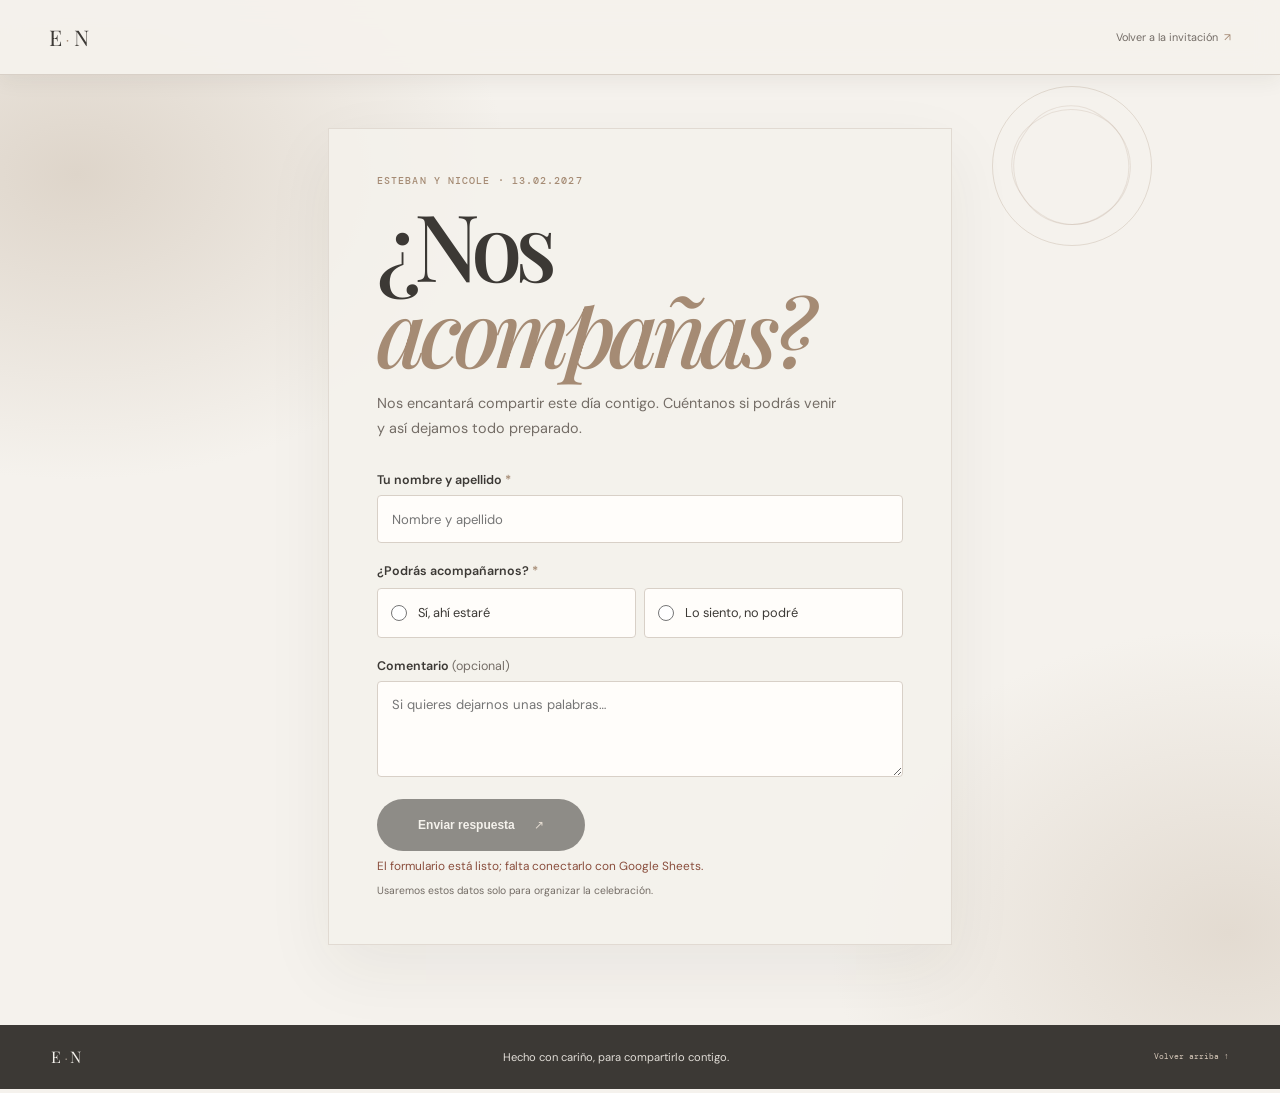
==== form/index.html @ 5a6c4368 "Add RSVP form and Sheets integration setup" ====
<!doctype html>
<html lang="es-CL">
  <head>
    <meta charset="utf-8" />
    <meta name="viewport" content="width=device-width, initial-scale=1" />
    <meta name="theme-color" content="#f5f2ed" />
    <meta name="description" content="Confirma tu asistencia a la celebración de Esteban y Nicole." />
    <title>Confirma tu asistencia · Esteban y Nicole</title>
    <link rel="stylesheet" href="../styles.css" />
    <link rel="stylesheet" href="form.css" />
    <script src="config.js" defer></script>
    <script src="form.js" defer></script>
  </head>
  <body class="form-body">
    <a class="skip-link" href="#contenido">Saltar al formulario</a>

    <header class="site-header is-past-hero form-header">
      <a class="wordmark" href="../#inicio" aria-label="Esteban y Nicole, inicio">E<span class="wordmark__separator" aria-hidden="true">·</span>N</a>
      <a class="form-header__back" href="../#confirmar">Volver a la invitación <span aria-hidden="true">↗</span></a>
    </header>

    <main class="form-page" id="contenido">
      <div class="form-page__ornament" aria-hidden="true"><span></span><span></span></div>
      <section class="form-card" aria-labelledby="form-title">
        <p class="eyebrow">Esteban y Nicole · 13.02.2027</p>
        <h1 id="form-title">¿Nos<br /><em>acompañas?</em></h1>
        <p class="form-card__intro">Nos encantará compartir este día contigo. Cuéntanos si podrás venir y así dejamos todo preparado.</p>

        <form id="rsvp-form" class="rsvp-form" method="post" target="rsvp-response-frame" novalidate>
          <div class="rsvp-form__field">
            <label for="guest-name">Tu nombre y apellido <span aria-hidden="true">*</span></label>
            <input id="guest-name" name="guestName" type="text" autocomplete="name" maxlength="120" required placeholder="Nombre y apellido" />
          </div>

          <fieldset class="rsvp-form__fieldset">
            <legend>¿Podrás acompañarnos? <span aria-hidden="true">*</span></legend>
            <div class="rsvp-form__choices">
              <label class="rsvp-choice"><input type="radio" name="attendance" value="yes" required /><span>Sí, ahí estaré</span></label>
              <label class="rsvp-choice"><input type="radio" name="attendance" value="no" required /><span>Lo siento, no podré</span></label>
            </div>
          </fieldset>

          <div class="rsvp-form__attendance" data-party-fields hidden>
            <div class="rsvp-form__field">
              <label for="party-size">¿Cuántas personas asistirán?</label>
              <select id="party-size" name="partySize" required disabled>
                <option value="1" selected>1 persona</option>
                <option value="2">2 personas</option>
              </select>
            </div>

            <div class="rsvp-form__field rsvp-form__companion" data-companion-field hidden>
              <label for="companion-name">Nombre y apellido de tu acompañante <span aria-hidden="true">*</span></label>
              <input id="companion-name" name="companionName" type="text" autocomplete="off" maxlength="120" disabled placeholder="Nombre y apellido" />
            </div>

            <div class="rsvp-form__field">
              <label for="allergies">Alergias o restricciones alimentarias</label>
              <textarea id="allergies" name="allergies" rows="3" maxlength="500" disabled placeholder="Si corresponde, indica quién tiene la alergia y a qué alimento."></textarea>
              <small>Si no tienes ninguna, puedes dejarlo en blanco.</small>
            </div>
          </div>

          <div class="rsvp-form__field">
            <label for="comments">Comentario <span>(opcional)</span></label>
            <textarea id="comments" name="comments" rows="3" maxlength="1000" placeholder="Si quieres dejarnos unas palabras…"></textarea>
          </div>

          <div class="rsvp-form__honeypot" aria-hidden="true">
            <label for="website">Deja este campo vacío</label>
            <input id="website" name="website" type="text" tabindex="-1" autocomplete="off" />
          </div>

          <button class="button button--dark rsvp-form__submit" type="submit" data-submit>Enviar respuesta <span aria-hidden="true">↗</span></button>
          <p class="rsvp-form__status" data-form-status role="status" aria-live="polite"></p>
          <p class="rsvp-form__privacy">Usaremos estos datos solo para organizar la celebración.</p>
        </form>

        <div class="rsvp-form__success" data-form-success hidden>
          <span class="rsvp-form__success-mark" aria-hidden="true">✓</span>
          <h2>¡Gracias!</h2>
          <p data-success-copy>Recibimos tu respuesta. Nos vemos pronto.</p>
          <a class="text-link" href="../#inicio">Volver a la invitación <span aria-hidden="true">↗</span></a>
        </div>
      </section>
    </main>

    <footer class="footer form-footer">
      <a class="wordmark" href="../#inicio" aria-label="Volver al inicio">E<span class="wordmark__separator" aria-hidden="true">·</span>N</a>
      <p>Hecho con cariño, para compartirlo contigo.</p>
      <a class="footer__top" href="../#inicio">Volver arriba ↑</a>
    </footer>

    <iframe class="rsvp-form__response-frame" name="rsvp-response-frame" title="Respuesta del formulario" aria-hidden="true" tabindex="-1"></iframe>
  </body>
</html>
---- styles.css ----
@import url("https://fonts.googleapis.com/css2?family=DM+Mono:wght@400;500&family=DM+Sans:wght@400;500;600;700&family=Playfair+Display:ital,wght@0,500;0,600;1,500;1,600&display=swap");

:root {
  color-scheme: light;
  --paper: #f5f2ed;
  --paper-dark: #e8e3dc;
  --ink: #3c3935;
  --ink-soft: #746d66;
  --stone: #d8d0c7;
  --stone-light: #eeebe6;
  --taupe: #a58b74;
  --beige: #d8cabb;
  --white: #fffdfa;
  --serif: "Playfair Display", Georgia, serif;
  --sans: "DM Sans", "Segoe UI", sans-serif;
  --mono: "DM Mono", Consolas, monospace;
  font-family: var(--sans);
  font-synthesis: none;
  text-rendering: optimizeLegibility;
  scroll-behavior: smooth;
  scroll-padding-top: 5rem;
  background: var(--paper);
  color: var(--ink);
}

* { box-sizing: border-box; }
body { margin: 0; min-width: 320px; background: var(--paper); }
img { display: block; max-width: 100%; }
a { color: inherit; }
::selection { color: var(--ink); background: var(--beige); }

.skip-link {
  position: fixed; z-index: 100; top: 0.7rem; left: 0.7rem; padding: 0.8rem 1rem;
  transform: translateY(-150%); background: var(--white); border: 1px solid var(--ink); border-radius: 99px;
}
.skip-link:focus { transform: translateY(0); }

.site-header {
  position: fixed; inset: 0 0 auto; z-index: 20; display: flex; align-items: center;
  justify-content: space-between; padding: 1rem 1.15rem; color: var(--white);
  transition: color 220ms ease, background-color 220ms ease, box-shadow 220ms ease, border-color 220ms ease;
}
.ornament-star { display: inline-block; width: 1em; height: 1em; flex: none; color: inherit; vertical-align: middle; }
.wordmark { font-family: var(--serif); font-size: 1.35rem; text-decoration: none; letter-spacing: -0.12em; }
.wordmark__separator { display: inline-block; color: var(--beige); font-family: var(--sans); font-size: 0.7em; line-height: 1; margin: 0 0.48em; vertical-align: 0.04em; }
.site-header nav { display: flex; align-items: center; gap: 0.45rem; font-size: 0.74rem; opacity: 0; visibility: hidden; pointer-events: none; transform: translateY(-0.45rem); transition: opacity 180ms ease, transform 180ms ease, visibility 180ms; }
.site-header.is-past-hero { color: var(--ink); border-bottom: 1px solid var(--stone); background: #f5f2edf2; box-shadow: 0 0.4rem 1.2rem #302b2710; backdrop-filter: blur(12px); }
.site-header.is-past-hero nav { opacity: 1; visibility: visible; pointer-events: auto; transform: translateY(0); }
.site-header.is-past-hero .wordmark__separator { color: var(--taupe); }
.site-header nav a { text-decoration: none; padding: 0.55rem 0.75rem; border: 1px solid transparent; border-radius: 99px; }
.site-header nav a:first-child { text-shadow: 0 1px 10px #302b2766; }
.site-header.is-past-hero nav a:first-child { text-shadow: none; }
.site-header nav .nav-rsvp { background: var(--paper); color: var(--ink); font-weight: 700; }
.nav-rsvp span { color: var(--taupe); padding-left: 0.25rem; }

.hero { position: relative; height: 100svh; height: 100dvh; min-height: 35rem; overflow: hidden; isolation: isolate; color: var(--white); background: #80766d; }
.hero__collage { position: absolute; z-index: -2; inset: 0; display: grid; grid-template-columns: repeat(8, minmax(0, 1fr)); grid-template-rows: repeat(6, minmax(0, 1fr)); grid-template-areas: "a a b b b b c c" "a a d d d d c c" "e e e f f g g g" "e e e f f g g g" "h h h i i i j j" "h h h i i i j j"; gap: 0.22rem; padding: 0.35rem; background: var(--paper-dark); }
.mosaic-tile { min-width: 0; min-height: 0; margin: 0; overflow: hidden; background: var(--stone); }
.mosaic-tile img { display: block; width: 100%; height: 100%; object-fit: cover; filter: saturate(0.88); }
.mosaic-tile img[data-collage-number="14"] { object-position: 56% center; }
.mosaic-tile img[data-collage-number="23"] { object-position: 42% center; }
.mosaic-tile img[data-collage-number="36"] { object-fit: cover; object-position: center 48%; transform: scale(1.08); background: #c7baaa; }
.mosaic-tile img[data-collage-number="43"] { object-position: 54% center; }
.mosaic-tile img[data-collage-number="49"] { object-position: 56% 44%; }
.mosaic-tile img[data-collage-number="51"] { object-position: 48% center; }
.mosaic-tile img[data-collage-number="12"] { object-position: 46% center; }
.mosaic-tile--a { grid-area: a; }
.mosaic-tile--b { grid-area: b; }
.mosaic-tile--c { grid-area: c; }
.mosaic-tile--d { grid-area: d; }
.mosaic-tile--e { grid-area: e; }
.mosaic-tile--f { grid-area: f; background: #f5f2ed; }
.mosaic-tile--g { grid-area: g; }
.mosaic-tile--h { grid-area: h; }
.mosaic-tile--i { grid-area: i; }
.mosaic-tile--j { grid-area: j; }
.hero__shade { position: absolute; z-index: -1; inset: 0; background: linear-gradient(180deg, #302b2748 0%, #302b2712 28%, #302b2712 72%, #302b2755 100%); pointer-events: none; }
.hero__topline { position: absolute; top: 3.45rem; right: 1.15rem; left: 1.15rem; display: flex; justify-content: space-between; gap: 1rem; color: var(--white); text-shadow: 0 1px 12px #0005; font: 0.52rem var(--mono); letter-spacing: 0.025em; }
.hero__content { position: absolute; top: 50%; left: 50%; width: max-content; max-width: calc(100vw - 1.5rem); padding: 0; transform: translate(-50%, -50%); border: 0; background: transparent; box-shadow: none; color: var(--ink); text-align: center; backdrop-filter: none; }
.eyebrow { margin: 0 0 1.1rem; color: var(--taupe); font: 500 0.62rem/1.4 var(--mono); letter-spacing: 0.11em; text-transform: uppercase; }
.hero__eyebrow { color: var(--taupe); display: flex; align-items: center; justify-content: center; gap: 0.5rem; font-size: 0.53rem; }
.sparkle { font-size: 1.15rem; }
.hero h1 { margin: 0; font: 500 clamp(1.1rem, 5.8vw, 1.5rem)/0.93 var(--serif); letter-spacing: -0.075em; }
.hero h1 em { display: inline-block; color: var(--taupe); font-weight: 500; }
.hero__names { margin: 0.8rem 0 0; font: 0.66rem var(--mono); letter-spacing: 0.12em; text-transform: uppercase; }
.hero__names span { color: var(--taupe); padding: 0 0.12rem; }
.hero__date { margin: 0.65rem 0 0; color: var(--ink-soft); font-size: 0.72rem; letter-spacing: 0.025em; text-transform: capitalize; }
.hero__date-number, .hero__date-year { color: var(--ink); font: inherit; }
.hero__scroll { position: absolute; bottom: max(1.1rem, env(safe-area-inset-bottom)); left: 50%; display: inline-flex; align-items: center; gap: 0.62rem; width: max-content; max-width: calc(100% - 2rem); padding: 0.38rem 0.95rem 0.38rem 0.4rem; transform: translateX(-50%); border: 1px solid #fffefa; border-radius: 99px; color: var(--ink); background: #f5f2edea; text-decoration: none; font: 0.62rem var(--mono); letter-spacing: 0.02em; box-shadow: 0 0.6rem 1.6rem #302b2738; backdrop-filter: blur(8px); }
.scroll-arrow { display: grid; width: 1.85rem; height: 1.85rem; place-items: center; border: 1px solid #a58b7470; border-radius: 50%; color: var(--taupe); font-size: 1rem; }

.photo-frame { position: relative; overflow: hidden; isolation: isolate; background: linear-gradient(145deg, #d9d2c8, #938477 55%, #5c5148); }
.photo-frame::after { position: absolute; z-index: 1; inset: 0; content: ""; pointer-events: none; background: linear-gradient(180deg, transparent 45%, #39342e48); }
.photo-frame__image { position: absolute; z-index: 0; inset: 0; width: 100%; height: 100%; object-fit: cover; opacity: 0; transition: opacity 700ms ease; }
.photo-frame.has-photo .photo-frame__image { opacity: 1; }
.photo-placeholder { position: absolute; inset: 0; overflow: hidden; display: grid; place-items: center; background: linear-gradient(145deg, #e2ddd5 0%, #b4a99d 45%, #73675e 100%); transition: opacity 500ms ease; }
.photo-frame.has-photo .photo-placeholder { opacity: 0; pointer-events: none; }
.photo-placeholder::before { position: absolute; inset: 0; content: ""; opacity: 0.23; background-image: radial-gradient(#fff 0.6px, transparent 0.7px); background-size: 5px 5px; mix-blend-mode: soft-light; }
.placeholder-caption { position: absolute; z-index: 1; bottom: 1rem; left: 1rem; color: #fff9; font: 0.52rem var(--mono); letter-spacing: 0.1em; text-transform: uppercase; }

.section-pad { padding: 5.6rem 1.4rem; }
.welcome { position: relative; display: flex; flex-direction: column; align-items: flex-start; min-height: 31rem; justify-content: center; }
.welcome__mark { position: absolute; top: 3.6rem; right: 1.7rem; display: grid; width: 2.8rem; aspect-ratio: 1; place-items: center; border: 1px solid var(--taupe); border-radius: 50%; color: var(--taupe); font-size: 1.35rem; transform: rotate(14deg); }
.welcome h2, .event h2, .schedule h2, .location h2, .dress h2, .gallery h2, .rsvp h2 { margin: 0; font: 500 clamp(2.8rem, 12vw, 5.3rem)/0.98 var(--serif); letter-spacing: -0.07em; }
h2 em { color: var(--taupe); font-weight: 500; }
.welcome > p:last-of-type { max-width: 23rem; margin: 1.4rem 0 0; color: var(--ink-soft); font-size: 0.94rem; line-height: 1.7; }
.music-dock { position: fixed; z-index: 40; top: auto; right: max(0.55rem, env(safe-area-inset-right)); bottom: max(0.75rem, env(safe-area-inset-bottom)); transform: none; }
.music-dock__toggle { display: grid; width: 2.8rem; height: 2.8rem; place-items: center; border: 1px solid #d8d0c7; border-radius: 50%; color: var(--ink); background: #f5f2edf2; box-shadow: 0 0.45rem 1.25rem #302b2733; backdrop-filter: blur(10px); cursor: pointer; font-size: 1.25rem; transition: color 180ms ease, background-color 180ms ease, transform 180ms ease, box-shadow 180ms ease, border-color 180ms ease; }
.music-dock__toggle:hover { background: var(--white); transform: scale(1.04); }
.music-dock__toggle:focus-visible { outline: 2px solid var(--taupe); outline-offset: 3px; }
.music-dock__status { position: absolute; width: 1px; height: 1px; overflow: hidden; clip: rect(0, 0, 0, 0); white-space: nowrap; clip-path: inset(50%); }
.music-dock.needs-gesture::after, .music-dock.needs-file::after { position: absolute; right: 0; bottom: calc(100% + 0.55rem); width: max-content; max-width: min(13rem, calc(100vw - 4rem)); padding: 0.5rem 0.7rem; border: 1px solid var(--stone); border-radius: 99px; color: var(--ink); background: var(--paper); box-shadow: 0 0.4rem 1rem #302b2724; font: 0.57rem var(--mono); }
.music-dock.needs-gesture::after { content: "Toca la pantalla para iniciar"; }
.music-dock.needs-file::after { content: "No se pudo cargar la canción"; }
.music-dock.is-playing .music-dock__toggle { transform: scale(0.94); border-color: var(--taupe); color: var(--taupe); box-shadow: 0 0.25rem 0.8rem #302b273b, 0 0 0 2px #a58b7433; }
.hand-note { align-self: flex-end; margin: 1.25rem 0 0; color: var(--taupe); font: italic 1.2rem var(--serif); transform: rotate(-7deg); }
.hand-note span { color: var(--ink); }

.story { position: relative; display: block; background: #62594f; color: var(--white); }
.story__visual { position: sticky; z-index: 0; top: 0; height: 100svh; margin-bottom: -100svh; }
.story__stage { position: relative; width: 100%; height: 100%; background: linear-gradient(155deg, #d7cfc4, #9a8b7d 46%, #4f4740 100%); }
.story__stage::after { z-index: 2; background: linear-gradient(180deg, #302b2710 4%, #302b2727 36%, #302b27e8 100%); }
.story__image { position: absolute; inset: 0; width: 100%; height: 100%; object-fit: cover; opacity: 0; transition: opacity 700ms cubic-bezier(0.2, 0.65, 0.3, 1); }
.story__image.is-visible { opacity: 1; }
.story__stage.has-photo .photo-placeholder { opacity: 0; }
.photo-placeholder--story { background: radial-gradient(ellipse at 50% 40%, #ded2c2 0 9%, transparent 10%), linear-gradient(135deg, #d4ccc1, #95877b 55%, #564d45); }
.placeholder-orbit { position: absolute; width: 65vw; max-width: 24rem; aspect-ratio: 0.8; border: 1px solid #fff6; border-radius: 49% 51% 47% 53%; transform: rotate(28deg); }
.placeholder-orbit::before, .placeholder-orbit::after { content: ""; position: absolute; inset: 8%; border: 1px solid #fff4; border-radius: 52% 48% 53% 47%; transform: rotate(53deg); }
.placeholder-orbit::after { inset: -8%; transform: rotate(96deg); }
.story__vertical { position: absolute; z-index: 3; left: 1rem; bottom: 2rem; writing-mode: vertical-rl; transform: rotate(180deg); color: #ffffffb5; font: 0.53rem var(--mono); letter-spacing: 0.13em; }
.story__chapters { position: relative; z-index: 1; }
.story__chapter { min-height: 100svh; display: flex; align-items: flex-end; padding: 1.15rem 1rem 5.3rem; }
.story__note { position: relative; width: min(100%, 28rem); min-height: 12.5rem; padding: 1.45rem 1.35rem 1.55rem; color: var(--ink); background: var(--paper); border-radius: 0.2rem 1.2rem 0.25rem 1.15rem; box-shadow: 0 16px 42px #14252745; transform: translateY(1rem); opacity: 0.8; transition: opacity 400ms ease, transform 500ms ease; }
.story__chapter.is-current .story__note { opacity: 1; transform: translateY(0); }
.story__note .eyebrow { margin-bottom: 0.55rem; }
.story__note .eyebrow span { color: var(--ink-soft); }
.story__note h2 { max-width: 25rem; margin: 0; font: 500 clamp(2.55rem, 11vw, 4.4rem)/0.96 var(--serif); letter-spacing: -0.07em; }
.story__note h2 em { color: var(--taupe); }
.story__note > p:not(.eyebrow) { max-width: 20rem; margin: 0.85rem 0 0; color: var(--ink-soft); font-size: 0.82rem; line-height: 1.55; }
.doodle { position: absolute; right: 1rem; top: 1rem; color: var(--taupe); font-size: 1.7rem; transform: rotate(11deg); }
.doodle--heart { top: 1.15rem; transform: rotate(-15deg); }
.doodle--sun { color: #a58b74; }
.text-link { display: inline-flex; gap: 0.45rem; margin-top: 1rem; color: var(--ink); font-size: 0.77rem; font-weight: 700; text-decoration-color: var(--taupe); text-underline-offset: 0.25rem; }

.event { position: relative; z-index: 1; display: grid; gap: 2.5rem; background: var(--stone-light); }
.event__copy { display: flex; flex-direction: column; align-items: flex-start; }
.event__copy .eyebrow { margin-bottom: 1.1rem; }
.eyebrow-star { width: 1rem; height: 1rem; margin-right: 0.3rem; vertical-align: -0.12em; }
.event__intro { max-width: 23rem; margin: 1.3rem 0 0; color: var(--ink-soft); line-height: 1.65; font-size: 0.9rem; }
.event__date-block { position: relative; display: grid; grid-template-columns: auto 1fr; grid-template-rows: 1fr 1fr; align-items: end; column-gap: 0.8rem; margin-top: 2rem; padding: 0.9rem 1rem; border: 1px solid #3c393561; border-radius: 0.2rem; }
.event__day { grid-column: 1; grid-row: 1; font: 0.55rem var(--mono); letter-spacing: 0.15em; text-transform: uppercase; }
.event__number { grid-column: 1; grid-row: 2; color: var(--taupe); font: 500 4.2rem/0.9 var(--serif); letter-spacing: -0.08em; }
.event__month { grid-column: 2; grid-row: 2; padding-bottom: 0.25rem; font: 0.6rem var(--mono); letter-spacing: 0.08em; text-transform: uppercase; }
.countdown { display: flex; gap: 1rem; margin-top: 1.6rem; }
.countdown div { display: flex; flex-direction: column; min-width: 3.25rem; gap: 0.25rem; }
.countdown strong { font: 500 1.35rem var(--serif); }
.countdown span { color: var(--ink-soft); font: 0.5rem var(--mono); text-transform: uppercase; letter-spacing: 0.06em; }
.event__image { min-height: 24rem; border-radius: 10rem 10rem 0.3rem 0.3rem; background: linear-gradient(145deg, #d6cec3, #95877a 50%, #675b50); }
.photo-placeholder--detail { background: radial-gradient(ellipse at 42% 33%, #e1d5c6 0 8%, transparent 8.5%), linear-gradient(155deg, #d9d2c7, #a6998d 50%, #675d54); }
.photo-tag { position: absolute; z-index: 3; left: 1rem; bottom: 1rem; padding: 0.55rem 0.7rem; color: var(--ink); background: var(--paper); font: 0.57rem var(--mono); letter-spacing: 0.08em; }

.schedule { display: grid; gap: 2.2rem; padding: 5.5rem 1.4rem 5.8rem; background: var(--paper); }
.schedule__heading h2 { font-size: clamp(2.4rem, 10vw, 4.3rem); }
.schedule__items { border-top: 1px solid #3c393549; }
.schedule__item { display: grid; grid-template-columns: 3.6rem 2rem 1fr; align-items: center; gap: 0.6rem; padding: 1.05rem 0; border-bottom: 1px solid #3c393549; }
.schedule__time { font: 0.76rem var(--mono); }
.schedule__symbol { display: grid; place-items: center; color: var(--taupe); font-size: 1.45rem; }
.schedule__symbol svg { display: block; width: 1em; height: 1em; }
.schedule__symbol--accent { color: #a58b74; }
.schedule__item h3 { margin: 0; font: 500 1.45rem var(--serif); }
.schedule__item p { margin: 0.2rem 0 0; color: var(--ink-soft); font-size: 0.74rem; }

.location { display: grid; gap: 2.8rem; background: var(--beige); }
.location__copy .eyebrow { color: #6b5a4b; }
.location__copy > p:not(.eyebrow) { max-width: 24rem; margin: 1.2rem 0 1.4rem; color: #534a42; font-size: 0.9rem; line-height: 1.7; }
.location__address { display: flex; align-items: center; gap: 0.75rem; margin: 1.5rem 0 1.3rem; }
.location__address > span { display: grid; width: 2.4rem; height: 2.4rem; place-items: center; border: 1px solid #3c393588; border-radius: 50%; font-size: 1.3rem; }
.location__address div { display: flex; flex-direction: column; gap: 0.25rem; }
.location__address strong { font: 500 1.1rem var(--serif); }
.location__address small { color: #534a42; font: 0.55rem var(--mono); letter-spacing: 0.04em; }
.button { display: inline-flex; align-items: center; justify-content: center; gap: 1.2rem; min-height: 3.2rem; padding: 0.8rem 1.15rem; border: 1px solid transparent; border-radius: 99px; font-size: 0.75rem; font-weight: 700; text-decoration: none; transition: transform 200ms ease, background 200ms ease; }
.button:hover { transform: translateY(-2px); }
.button--dark { color: var(--paper); background: var(--ink); }
.button--dark span { color: var(--beige); }
.location__art { position: relative; min-height: 19rem; display: grid; place-items: center; overflow: hidden; border: 1px solid #3c393545; background: #e1d8cc; }
.map-paper { position: absolute; inset: 1.2rem; overflow: hidden; border: 1px solid #3c393570; background-color: #f0e9df; background-image: linear-gradient(#8f7f6f2b 1px, transparent 1px), linear-gradient(90deg, #8f7f6f2b 1px, transparent 1px); background-size: 2.15rem 2.15rem; transform: rotate(-4deg); }
.map-ring { position: absolute; width: 19rem; aspect-ratio: 1; border: 1px solid #9e8c7975; border-radius: 50%; }
.map-ring--one { left: -8rem; top: -9rem; }
.map-ring--two { right: -8rem; bottom: -10rem; width: 22rem; }
.map-path { position: absolute; left: 15%; top: 38%; width: 88%; height: 4rem; border: 2px solid #a58b7499; border-color: #a58b7499 transparent transparent; border-radius: 50%; transform: rotate(-27deg); }
.map-pin { position: absolute; left: 51%; top: 43%; color: var(--taupe); font-size: 2.3rem; transform: translate(-50%, -50%); }
.map-pin b { position: absolute; left: 50%; bottom: -0.05rem; width: 0.45rem; height: 0.45rem; border: 1px solid var(--taupe); border-radius: 50%; transform: translateX(-50%); }
.map-label { position: absolute; color: #756b60; font: 0.48rem var(--mono); letter-spacing: 0.14em; }
.map-label--top { top: 14%; right: 13%; }
.map-label--bottom { left: 13%; bottom: 15%; }
.location__sticker { position: absolute; right: 0.8rem; top: 0.6rem; padding: 0.65rem 0.8rem; background: var(--taupe); color: var(--white); border-radius: 50%; transform: rotate(10deg); font: italic 0.95rem var(--serif); }

.dress { display: grid; gap: 2.4rem; align-items: center; }
.dress__image { min-height: 23rem; border-radius: 0.2rem 8rem 0.2rem 0.2rem; background: linear-gradient(150deg, #d8d0c6, #96897b 50%, #554c44); }
.dress__image .photo-frame__image { object-position: center 28%; }
.photo-placeholder--dress { background: radial-gradient(ellipse at 58% 29%, #e4d8c9 0 8%, transparent 8.5%), linear-gradient(145deg, #d8d1c7, #a49a8f 48%, #625a52); }
.dress__copy > p:not(.eyebrow) { color: var(--ink-soft); line-height: 1.65; font-size: 0.9rem; }
.dress__label { margin-top: 1.7rem; font: 0.52rem var(--mono); letter-spacing: 0.11em; }
.dress__formal { margin: 0.3rem 0 0.5rem; color: var(--taupe) !important; font: 500 2rem var(--serif) !important; }
.dress__burst { position: absolute; z-index: 2; right: 0.7rem; top: 1rem; display: grid; place-content: center; width: 5.4rem; aspect-ratio: 1; color: var(--ink); text-align: center; font: 0.64rem/1.2 var(--mono); transform: rotate(10deg); background: var(--beige); clip-path: polygon(50% 0%,61% 14%,77% 5%,81% 23%,99% 26%,89% 43%,100% 55%,83% 65%,92% 83%,72% 83%,65% 100%,50% 87%,35% 100%,28% 83%,8% 84%,17% 65%,0% 55%,11% 42%,1% 26%,20% 23%,24% 5%,40% 14%); }

.gallery { padding-right: 0; padding-bottom: 2.5rem; padding-left: 0; background: var(--paper-dark); }
.gallery__heading { display: flex; flex-direction: column; align-items: flex-start; padding: 0 1.4rem; }
.gallery__heading > p:last-child { max-width: 22rem; color: var(--ink-soft); font-size: 0.88rem; line-height: 1.6; }
.gallery__scrolly { position: relative; margin-top: 2rem; }
.gallery__stage { position: sticky; z-index: 1; top: 0; height: 100vh; height: 100svh; overflow: hidden; isolation: isolate; background: var(--paper-dark); }
.gallery__photo-layer { position: absolute; inset: 0; }
.gallery__photo { position: absolute; left: var(--photo-left); top: var(--photo-top); width: var(--photo-width); margin: 0; padding: 0.2rem; background: #f8f5ef; box-shadow: 0 0.8rem 2rem #342d252b; opacity: var(--photo-opacity, 0); filter: blur(var(--photo-blur, 0px)); transform: translate3d(0, var(--photo-offset, 0), 0) rotate(var(--photo-tilt)); transform-origin: center; mask-image: radial-gradient(ellipse 98% 98% at 50% 50%, #000 84%, #000b 94%, transparent 100%); -webkit-mask-image: radial-gradient(ellipse 98% 98% at 50% 50%, #000 84%, #000b 94%, transparent 100%); pointer-events: none; }
.gallery__photo.is-active { will-change: opacity, filter, transform; }
.gallery__photo img { display: block; width: 100%; height: auto; max-height: 50svh; object-fit: contain; }
.gallery__photo--portrait { --photo-width: clamp(8.8rem, 42vw, 26rem); }
.gallery__photo--landscape { --photo-width: min(48vw, 32rem); }
.gallery__photo[data-slot="0"] { --photo-left: 2%; --photo-top: 8%; --photo-tilt: -2deg; }
.gallery__photo[data-slot="1"] { --photo-left: 54%; --photo-top: 16%; --photo-tilt: 1.8deg; }
.gallery__photo[data-slot="2"] { --photo-left: 12%; --photo-top: 37%; --photo-tilt: 1.4deg; }
.gallery__photo[data-slot="3"] { --photo-left: 55%; --photo-top: 43%; --photo-tilt: -1.6deg; }
.gallery__photo[data-slot="4"] { --photo-left: 3%; --photo-top: 69%; --photo-tilt: 1deg; }
.gallery__photo[data-slot="5"] { --photo-left: 51%; --photo-top: 72%; --photo-tilt: -1.2deg; }
.gallery__empty { grid-column: 1/-1; min-height: 14rem; display: grid; place-content: center; justify-items: center; gap: 0.7rem; border: 1px dashed #3c39356b; color: var(--ink-soft); text-align: center; }
.gallery__empty p { max-width: 14rem; margin: 0; font-size: 0.75rem; line-height: 1.5; }
.gallery__empty-icon { color: var(--taupe); font-size: 2rem; }
.rsvp { position: relative; min-height: 44rem; display: grid; align-items: end; overflow: hidden; padding: 3.5rem 1.4rem 4rem; isolation: isolate; color: var(--white); background: #5a5048; }
.rsvp__photo, .rsvp__veil { position: absolute; inset: 0; z-index: -2; }
.rsvp__photo .photo-frame__image { object-position: center 34%; }
.rsvp__veil { z-index: -1; background: linear-gradient(180deg, #302b2725, #302b279c 46%, #302b27e8); }
.photo-placeholder--rsvp { background: radial-gradient(ellipse at 72% 24%, #e0d4c5 0 8%, transparent 8.5%), linear-gradient(150deg, #d7d0c5, #a09589 46%, #62574d); }
.rsvp__content { position: relative; max-width: 34rem; }
.rsvp__content .eyebrow { color: var(--beige); }
.rsvp h2 { font-size: clamp(3.3rem, 14vw, 6.3rem); }
.rsvp h2 em { color: var(--beige); }
.rsvp__deadline { max-width: 20rem; margin: 1.2rem 0 1.5rem; color: #f7f3ed; font-size: 0.82rem; line-height: 1.55; }
.rsvp__deadline strong { color: var(--beige); font-weight: 600; }
.rsvp__button { margin-top: 0.2rem; border-color: var(--paper); color: var(--ink); background: var(--paper); box-shadow: 0 0.65rem 1.6rem #302b2740; }
.rsvp__button:hover { background: var(--white); }
.rsvp__button span { color: var(--taupe); }
.rsvp__scribble { position: absolute; right: 0.7rem; top: 12.5%; color: var(--beige); font: italic 1.05rem var(--serif); transform: rotate(-12deg); }

.footer { display: flex; align-items: center; justify-content: space-between; gap: 0.75rem; padding: 1.1rem 1.4rem 1.35rem; background: var(--ink); color: var(--paper); }
.footer .wordmark { flex: 0 0 auto; font-size: 1rem; white-space: nowrap; }
.footer p { margin: 0; color: #e1ddd7; text-align: center; font-size: 0.58rem; }
.footer__top { color: var(--beige); white-space: nowrap; font: 0.53rem var(--mono); text-decoration: none; }

@media (min-width: 700px) {
  .site-header { padding: 1.45rem 3.8vw; }
  .site-header nav { gap: 1.2rem; font-size: 0.8rem; }
  .hero { min-height: 100svh; padding: 0; }
  .hero__collage { grid-template-columns: repeat(5, minmax(0, 1fr)); grid-template-rows: repeat(4, minmax(0, 1fr)); grid-template-areas: "a b b c d" "a e f f d" "h e f f g" "h i i j g"; gap: 0.35rem; padding: 0.55rem; }
  .hero__topline { top: 4rem; font-size: 0.62rem; }
  .hero__content { padding: 1rem 0.65rem; }
  .hero h1 { font-size: clamp(3.2rem, 6.5vw, 5rem); }
  .hero__names { margin-top: 1.1rem; font-size: 0.78rem; }
  .hero__date { font-size: 1rem; margin-top: 1.6rem; }
  .hero__scroll { font-size: 0.68rem; }
  .section-pad { padding: 8rem 9vw; }
  .gallery { padding-right: 0; padding-bottom: 2.5rem; padding-left: 0; }
  .welcome { min-height: 37rem; }
  .welcome__mark { top: 7rem; right: 13vw; width: 4rem; font-size: 1.8rem; }
  .welcome > p:last-of-type { font-size: 1rem; }
  .story { display: grid; grid-template-columns: minmax(0, 1fr) minmax(21rem, 0.92fr); }
  .story__visual { grid-column: 1; grid-row: 1; top: 0; height: 100svh; margin: 0; }
  .story__chapters { grid-column: 2; grid-row: 1; }
  .story__chapter { min-height: 100svh; align-items: center; padding: 2.5rem clamp(1.4rem, 4vw, 4.5rem); }
  .story__note { padding: 2rem; min-height: 15rem; }
  .story__vertical { left: 1.5rem; }
  .event { grid-template-columns: minmax(0, 1fr) minmax(18rem, 0.88fr); align-items: center; gap: clamp(3rem, 9vw, 9rem); }
  .event__image { min-height: min(62vw, 42rem); border-radius: 13rem 13rem 0.4rem 0.4rem; }
  .event__date-block { padding: 1.05rem 1.25rem; }
  .event__number { font-size: 5rem; }
  .countdown { gap: 1.35rem; }
  .countdown div { min-width: 4rem; }
  .countdown strong { font-size: 1.6rem; }
  .schedule { grid-template-columns: 0.9fr 1.1fr; align-items: end; gap: 7vw; padding: 8rem 9vw; }
  .schedule__item { grid-template-columns: 4.5rem 2.2rem 1fr; padding: 1.4rem 0; }
  .schedule__time { font-size: 0.85rem; }
  .schedule__item h3 { font-size: 1.7rem; }
  .location { grid-template-columns: minmax(0, 1fr) minmax(19rem, 0.92fr); align-items: center; gap: 7vw; }
  .location__art { min-height: 30rem; }
  .map-paper { inset: 2rem; }
  .dress { grid-template-columns: minmax(19rem, 0.9fr) minmax(0, 1fr); gap: 8vw; }
  .dress__image { min-height: min(62vw, 39rem); border-radius: 0.2rem 12rem 0.2rem 0.2rem; }
  .gallery__heading { display: grid; grid-template-columns: 1fr 1fr; align-items: end; column-gap: 2rem; padding: 0 9vw; }
  .gallery__heading .eyebrow { grid-column: 1 / -1; }
  .gallery__heading > p:last-child { margin: 0 0 0.5rem; }
  .gallery__photo--portrait { --photo-width: clamp(12rem, 25vw, 24rem); }
  .gallery__photo--landscape { --photo-width: clamp(16rem, 32vw, 34rem); }
  .gallery__photo[data-slot="0"] { --photo-left: 5%; --photo-top: 7%; }
  .gallery__photo[data-slot="1"] { --photo-left: 38%; --photo-top: 8%; }
  .gallery__photo[data-slot="2"] { --photo-left: 70%; --photo-top: 10%; }
  .gallery__photo[data-slot="3"] { --photo-left: 7%; --photo-top: 53%; }
  .gallery__photo[data-slot="4"] { --photo-left: 40%; --photo-top: 50%; }
  .gallery__photo[data-slot="5"] { --photo-left: 71%; --photo-top: 54%; }
  .rsvp { min-height: 52rem; padding: 6rem 9vw; }
  .rsvp__content { margin-bottom: 2rem; }
  .rsvp__scribble { right: 10%; top: 14%; font-size: 1.35rem; }
  .footer { padding: 1.35rem 4vw; }
  .footer p { font-size: 0.7rem; }
}

@media (min-width: 1100px) {
  .hero__collage { grid-template-columns: repeat(6, minmax(0, 1fr)); grid-template-rows: repeat(4, minmax(0, 1fr)); grid-template-areas: "a a b c d d" "a a e f f g" "h h e f f g" "h h i i j j"; gap: 0.45rem; padding: 0.7rem; }
  .hero__content { padding: 1.2rem 0.8rem; }
  .hero h1 { font-size: clamp(4rem, 5vw, 5rem); }
  .section-pad, .schedule { padding-left: max(9vw, calc((100vw - 1200px) / 2)); padding-right: max(9vw, calc((100vw - 1200px) / 2)); }
  .gallery { padding-right: 0; padding-left: 0; }
  .gallery__heading { padding-right: max(9vw, calc((100vw - 1200px) / 2)); padding-left: max(9vw, calc((100vw - 1200px) / 2)); }
  .story { grid-template-columns: minmax(0, 1.1fr) minmax(31rem, 0.9fr); }
  .story__chapter { padding-left: clamp(2rem, 6vw, 7rem); padding-right: clamp(2rem, 6vw, 7rem); }
}

@media (prefers-reduced-motion: reduce) {
  :root { scroll-behavior: auto; }
  *, *::before, *::after { animation-duration: 0.01ms !important; animation-iteration-count: 1 !important; transition-duration: 0.01ms !important; }
}

.reduce-motion *, .reduce-motion *::before, .reduce-motion *::after { scroll-behavior: auto !important; }
---- form/form.css ----
.form-body { min-height: 100vh; background: var(--paper); }
.form-header { color: var(--ink); border-bottom: 1px solid var(--stone); background: #f5f2edf2; box-shadow: 0 0.4rem 1.2rem #302b2710; backdrop-filter: blur(12px); }
.form-header .wordmark__separator { color: var(--taupe); }
.form-header__back { color: var(--ink-soft); font-size: 0.68rem; text-decoration: none; }
.form-header__back span { color: var(--taupe); margin-left: 0.2rem; }
.form-page { position: relative; display: grid; min-height: 100svh; place-items: center; overflow: hidden; padding: 7rem 1rem 3.5rem; background: radial-gradient(ellipse at 6% 17%, #ded5ca 0, transparent 27rem), radial-gradient(ellipse at 96% 91%, #e3dbd1 0, transparent 25rem), var(--paper); }
.form-page__ornament { position: absolute; top: 5.4rem; right: max(-3rem, calc((100vw - 48rem) / 2 - 8rem)); width: 10rem; aspect-ratio: 1; border: 1px solid #a58b7440; border-radius: 50%; }
.form-page__ornament span { position: absolute; inset: 1.3rem; border: 1px solid #a58b7430; border-radius: 46% 54% 50% 50%; transform: rotate(35deg); }
.form-page__ornament span + span { transform: rotate(-35deg); }
.form-card { position: relative; width: min(100%, 39rem); padding: 2rem 1.2rem; }
.form-card > .eyebrow { margin-bottom: 0.85rem; }
.form-card h1 { margin: 0; color: var(--ink); font: 500 clamp(3.1rem, 14vw, 5.8rem)/0.92 var(--serif); letter-spacing: -0.075em; }
.form-card h1 em { color: var(--taupe); font-weight: 500; }
.form-card__intro { max-width: 29rem; margin: 1.2rem 0 2rem; color: var(--ink-soft); font-size: 0.9rem; line-height: 1.7; }
.rsvp-form { display: grid; gap: 1.25rem; }
.rsvp-form__field { display: grid; gap: 0.45rem; }
.rsvp-form__field label, .rsvp-form__fieldset legend { color: var(--ink); font-size: 0.78rem; font-weight: 600; }
.rsvp-form__field label span, .rsvp-form__fieldset legend span { color: var(--taupe); }
.rsvp-form__field label span:not([aria-hidden]) { color: var(--ink-soft); font-weight: 400; }
.rsvp-form input:not([type="radio"]), .rsvp-form select, .rsvp-form textarea { width: 100%; min-height: 3rem; padding: 0.8rem 0.9rem; border: 1px solid var(--stone); border-radius: 0.25rem; outline: none; color: var(--ink); background: #fffdfa; font: 0.82rem var(--sans); transition: border-color 180ms ease, box-shadow 180ms ease; }
.rsvp-form textarea { min-height: 6rem; resize: vertical; line-height: 1.5; }
.rsvp-form input:focus, .rsvp-form select:focus, .rsvp-form textarea:focus { border-color: var(--taupe); box-shadow: 0 0 0 3px #a58b7422; }
.rsvp-form input:disabled, .rsvp-form select:disabled, .rsvp-form textarea:disabled { cursor: not-allowed; color: #746d6680; background: #eeebe6; }
.rsvp-form__field small { color: var(--ink-soft); font-size: 0.68rem; line-height: 1.5; }
.rsvp-form__fieldset { min-width: 0; margin: 0; padding: 0; border: 0; }
.rsvp-form__fieldset legend { margin-bottom: 0.55rem; padding: 0; }
.rsvp-form__choices { display: grid; gap: 0.55rem; }
.rsvp-choice { position: relative; display: flex; align-items: center; gap: 0.7rem; min-height: 3.1rem; padding: 0.65rem 0.8rem; border: 1px solid var(--stone); border-radius: 0.25rem; color: var(--ink); background: #fffdfa; font-size: 0.8rem; cursor: pointer; }
.rsvp-choice input { width: 1rem; height: 1rem; margin: 0; accent-color: var(--taupe); }
.rsvp-choice:has(input:checked) { border-color: var(--taupe); background: #a58b7410; }
.rsvp-form__attendance { display: grid; gap: 1.25rem; padding: 1.2rem; border-left: 2px solid var(--taupe); background: #e8e3dc70; }
.rsvp-form__attendance[hidden], .rsvp-form__companion[hidden] { display: none; }
.rsvp-form__submit { justify-self: start; min-width: 13rem; margin-top: 0.15rem; }
.rsvp-form__submit:disabled { cursor: not-allowed; opacity: 0.55; transform: none; }
.rsvp-form__status { min-height: 1.3em; margin: -0.8rem 0 0; color: #8a4e3d; font-size: 0.74rem; line-height: 1.5; }
.rsvp-form__privacy { margin: -0.8rem 0 0; color: var(--ink-soft); font-size: 0.65rem; line-height: 1.55; }
.rsvp-form__success { padding: 2rem 0; }
.rsvp-form[hidden] { display: none; }
.rsvp-form__success[hidden] { display: none; }
.rsvp-form__success-mark { display: grid; width: 2.5rem; aspect-ratio: 1; place-items: center; border: 1px solid var(--taupe); border-radius: 50%; color: var(--taupe); font-size: 1.2rem; }
.rsvp-form__success h2 { margin: 1rem 0 0.4rem; font: 500 2.7rem var(--serif); }
.rsvp-form__success p { color: var(--ink-soft); font-size: 0.9rem; line-height: 1.6; }
.rsvp-form__success .text-link { margin-top: 0.4rem; }
.rsvp-form__honeypot, .rsvp-form__response-frame { position: absolute; width: 1px; height: 1px; overflow: hidden; clip: rect(0, 0, 0, 0); clip-path: inset(50%); white-space: nowrap; }
.form-footer { position: relative; z-index: 1; }

@media (min-width: 700px) {
  .form-page { padding: 8rem 2rem 5rem; }
  .form-card { padding: 2.8rem 3rem; border: 1px solid #d8d0c7aa; background: #f5f2edd9; box-shadow: 0 1.5rem 4rem #302b2710; }
  .rsvp-form__choices { grid-template-columns: 1fr 1fr; }
  .rsvp-form__attendance { grid-template-columns: 1fr 1fr; }
  .rsvp-form__attendance .rsvp-form__field:last-child { grid-column: 1 / -1; }
}

@media (prefers-reduced-motion: reduce) {
  .rsvp-form input, .rsvp-form select, .rsvp-form textarea { transition: none; }
}
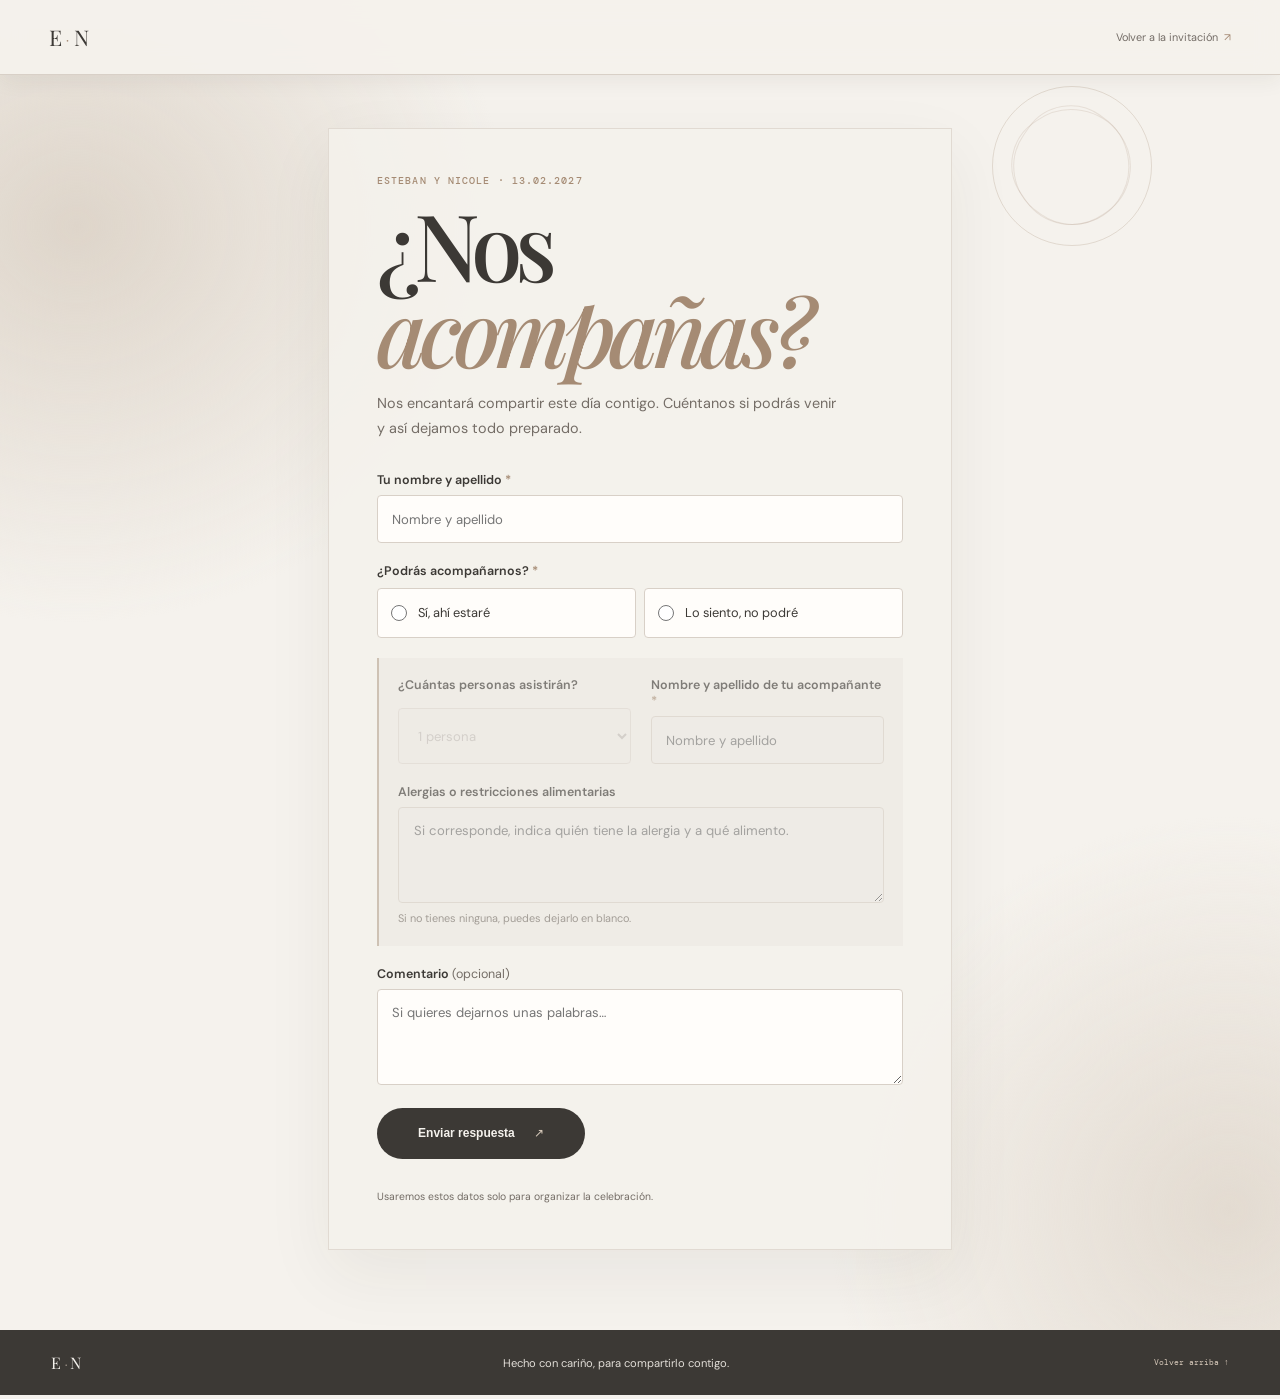
==== commit dd0034ec: "Show conditional RSVP fields and configure endpoint" ====
--- a/form/index.html
+++ b/form/index.html
@@ -40,7 +40,7 @@
             </div>
           </fieldset>
 
-          <div class="rsvp-form__attendance" data-party-fields hidden>
+          <div class="rsvp-form__attendance is-disabled" data-party-fields aria-disabled="true">
             <div class="rsvp-form__field">
               <label for="party-size">¿Cuántas personas asistirán?</label>
               <select id="party-size" name="partySize" required disabled>
@@ -49,7 +49,7 @@
               </select>
             </div>
 
-            <div class="rsvp-form__field rsvp-form__companion" data-companion-field hidden>
+            <div class="rsvp-form__field rsvp-form__companion is-disabled" data-companion-field aria-disabled="true">
               <label for="companion-name">Nombre y apellido de tu acompañante <span aria-hidden="true">*</span></label>
               <input id="companion-name" name="companionName" type="text" autocomplete="off" maxlength="120" disabled placeholder="Nombre y apellido" />
             </div>
--- a/form/form.css
+++ b/form/form.css
@@ -29,7 +29,9 @@
 .rsvp-choice input { width: 1rem; height: 1rem; margin: 0; accent-color: var(--taupe); }
 .rsvp-choice:has(input:checked) { border-color: var(--taupe); background: #a58b7410; }
 .rsvp-form__attendance { display: grid; gap: 1.25rem; padding: 1.2rem; border-left: 2px solid var(--taupe); background: #e8e3dc70; }
-.rsvp-form__attendance[hidden], .rsvp-form__companion[hidden] { display: none; }
+.rsvp-form__attendance.is-disabled { border-left-color: #a58b7470; }
+.rsvp-form__attendance.is-disabled > .rsvp-form__field,
+.rsvp-form__companion.is-disabled { opacity: 0.62; }
 .rsvp-form__submit { justify-self: start; min-width: 13rem; margin-top: 0.15rem; }
 .rsvp-form__submit:disabled { cursor: not-allowed; opacity: 0.55; transform: none; }
 .rsvp-form__status { min-height: 1.3em; margin: -0.8rem 0 0; color: #8a4e3d; font-size: 0.74rem; line-height: 1.5; }
